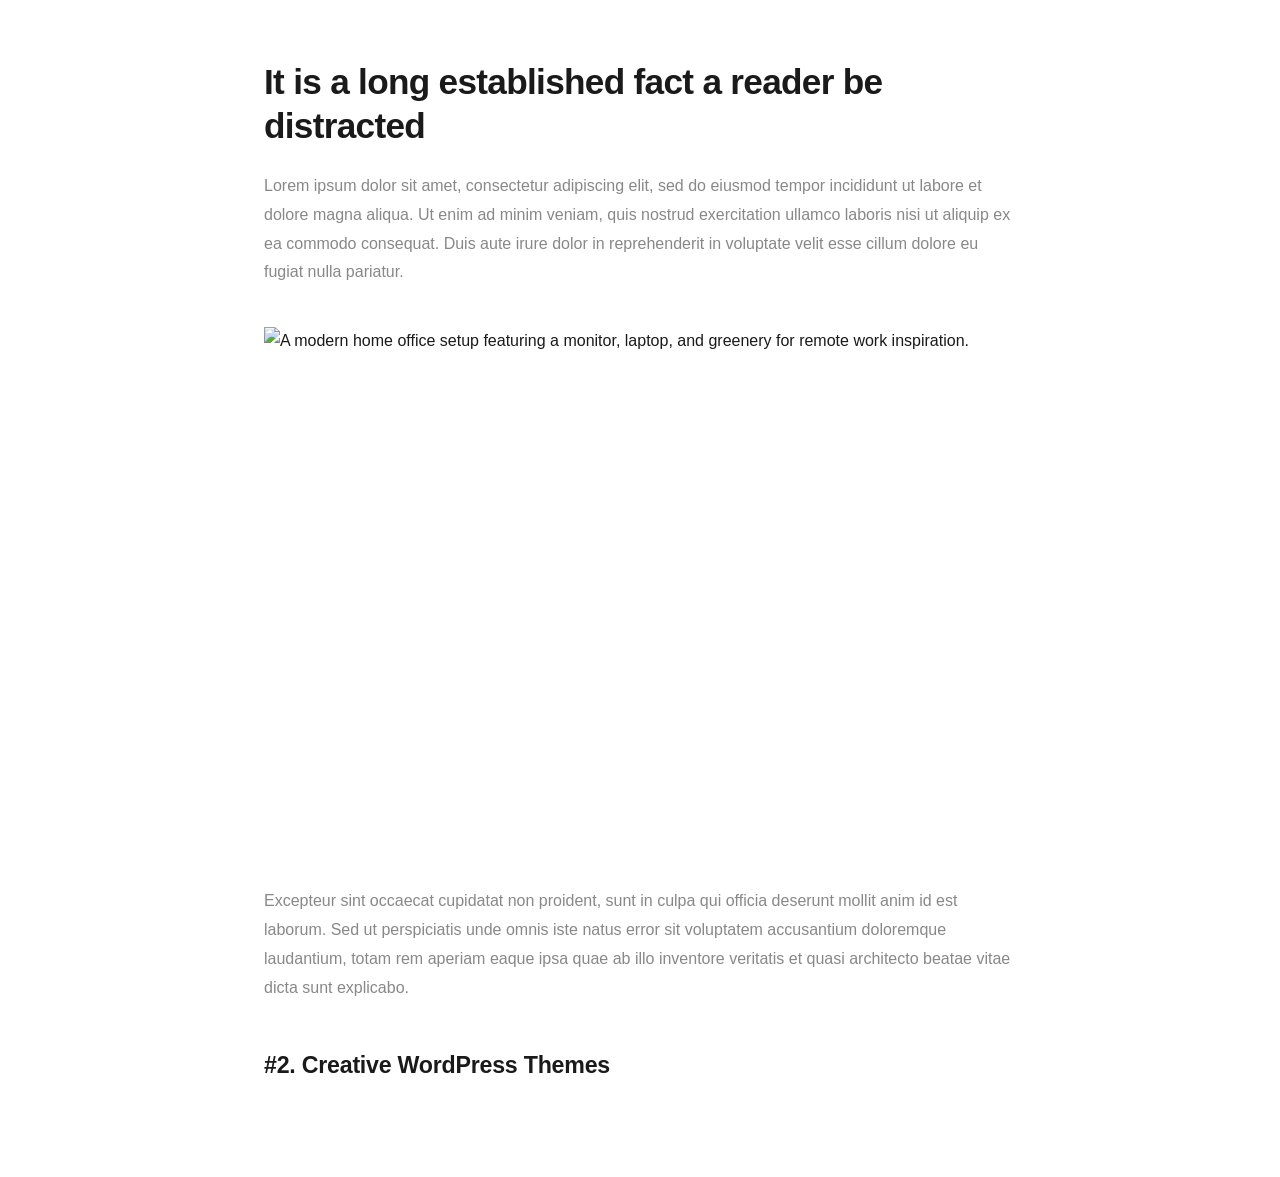
==== project pages/index2.html @ ca523000 "first commit" ====
<!doctype html>
<html lang="en">
  <head>
    <meta charset="UTF-8" />
    <meta name="viewport" content="width=device-width, initial-scale=1.0" />
    <title>Minimal Blog Post</title>
    <link rel="stylesheet" href="./style.css" />
  </head>
  <body>
    <div class="container">
      <h1>It is a long established fact a reader be distracted</h1>

      <p>
        Lorem ipsum dolor sit amet, consectetur adipiscing elit, sed do eiusmod tempor
        incididunt ut labore et dolore magna aliqua. Ut enim ad minim veniam, quis nostrud
        exercitation ullamco laboris nisi ut aliquip ex ea commodo consequat. Duis aute
        irure dolor in reprehenderit in voluptate velit esse cillum dolore eu fugiat nulla pariatur.
      </p>

      <img
        class="hero-image"
        src="https://images.pexels.com/photos/16114809/pexels-photo-16114809.jpeg?auto=compress&cs=tinysrgb&h=650&w=940"
        alt="A modern home office setup featuring a monitor, laptop, and greenery for remote work inspiration."
        width="940"
        height="650"
      />

      <p>
        Excepteur sint occaecat cupidatat non proident, sunt in culpa qui officia deserunt
        mollit anim id est laborum. Sed ut perspiciatis unde omnis iste natus error sit
        voluptatem accusantium doloremque laudantium, totam rem aperiam eaque ipsa quae ab
        illo inventore veritatis et quasi architecto beatae vitae dicta sunt explicabo.
      </p>

      <h2>#2. Creative WordPress Themes</h2>
    </div>
  </body>
</html>
---- project pages/style.css ----
*, *::before, *::after {
  box-sizing: border-box;
  margin: 0;
  padding: 0;
}

html, body {
  height: auto;
}

body {
  display: block;
  font-family: 'Helvetica Neue', Helvetica, Arial, system-ui, sans-serif;
  background-color: #ffffff;
  color: #1a1a1a;
  line-height: 1.7;
}

.container {
  max-width: 800px;
  margin: 0 auto;
  padding: 60px 24px 80px;
}

h1 {
  font-size: 2.2rem;
  font-weight: 700;
  color: #1a1a1a;
  line-height: 1.25;
  margin-bottom: 24px;
  letter-spacing: -0.02em;
}

h2 {
  font-size: 1.45rem;
  font-weight: 700;
  color: #1a1a1a;
  line-height: 1.3;
  margin-top: 48px;
  margin-bottom: 16px;
  letter-spacing: -0.01em;
}

p {
  font-size: 1rem;
  color: #888;
  line-height: 1.8;
  margin-bottom: 28px;
}

.hero-image {
  width: 100%;
  height: auto;
  display: block;
  margin: 40px 0;
  object-fit: cover;
}
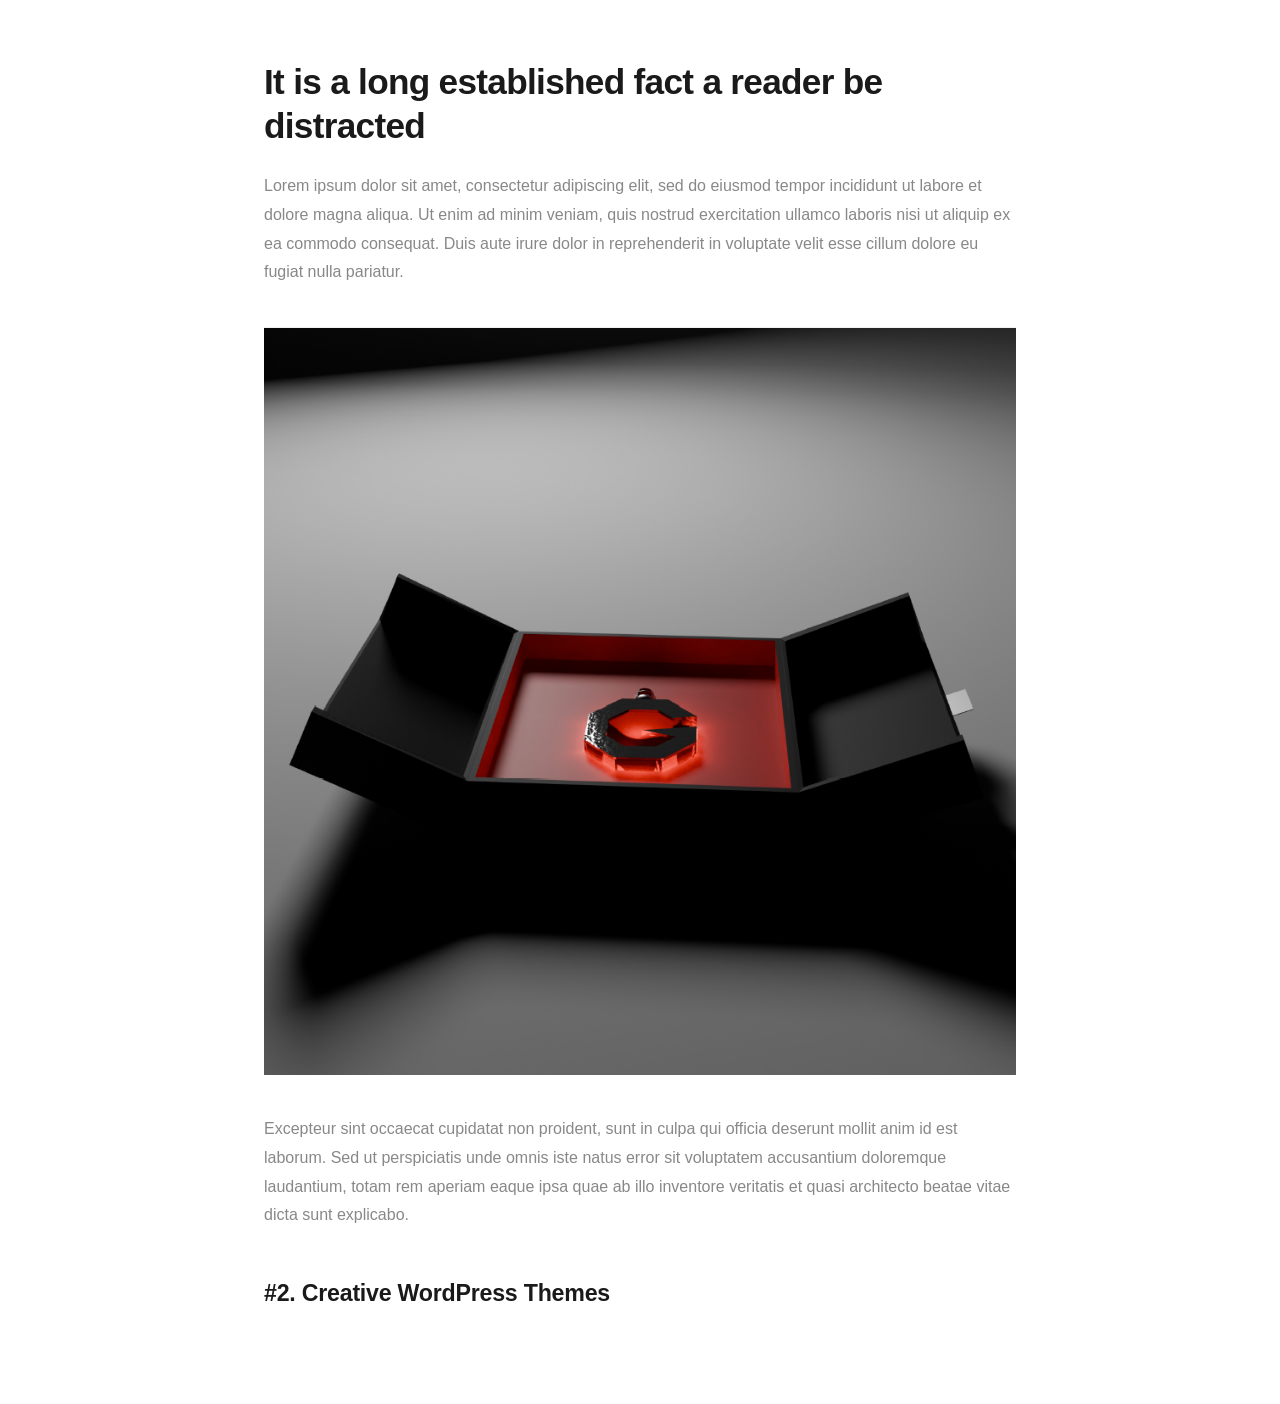
==== commit 7181b9fd: "update image sources and links in project pages for consistency" ====
--- a/project pages/index2.html
+++ b/project pages/index2.html
@@ -3,8 +3,9 @@
   <head>
     <meta charset="UTF-8" />
     <meta name="viewport" content="width=device-width, initial-scale=1.0" />
-    <title>Minimal Blog Post</title>
+    <title>Brand Identity Design</title>
     <link rel="stylesheet" href="./style.css" />
+    <a href="/index.html"></a>
   </head>
   <body>
     <div class="container">
@@ -17,13 +18,14 @@
         irure dolor in reprehenderit in voluptate velit esse cillum dolore eu fugiat nulla pariatur.
       </p>
 
-      <img
+      <a href="/index.html"><img
         class="hero-image"
-        src="https://images.pexels.com/photos/16114809/pexels-photo-16114809.jpeg?auto=compress&cs=tinysrgb&h=650&w=940"
+        src="/images/Projects/1.png"
         alt="A modern home office setup featuring a monitor, laptop, and greenery for remote work inspiration."
         width="940"
         height="650"
       />
+      </a>
 
       <p>
         Excepteur sint occaecat cupidatat non proident, sunt in culpa qui officia deserunt
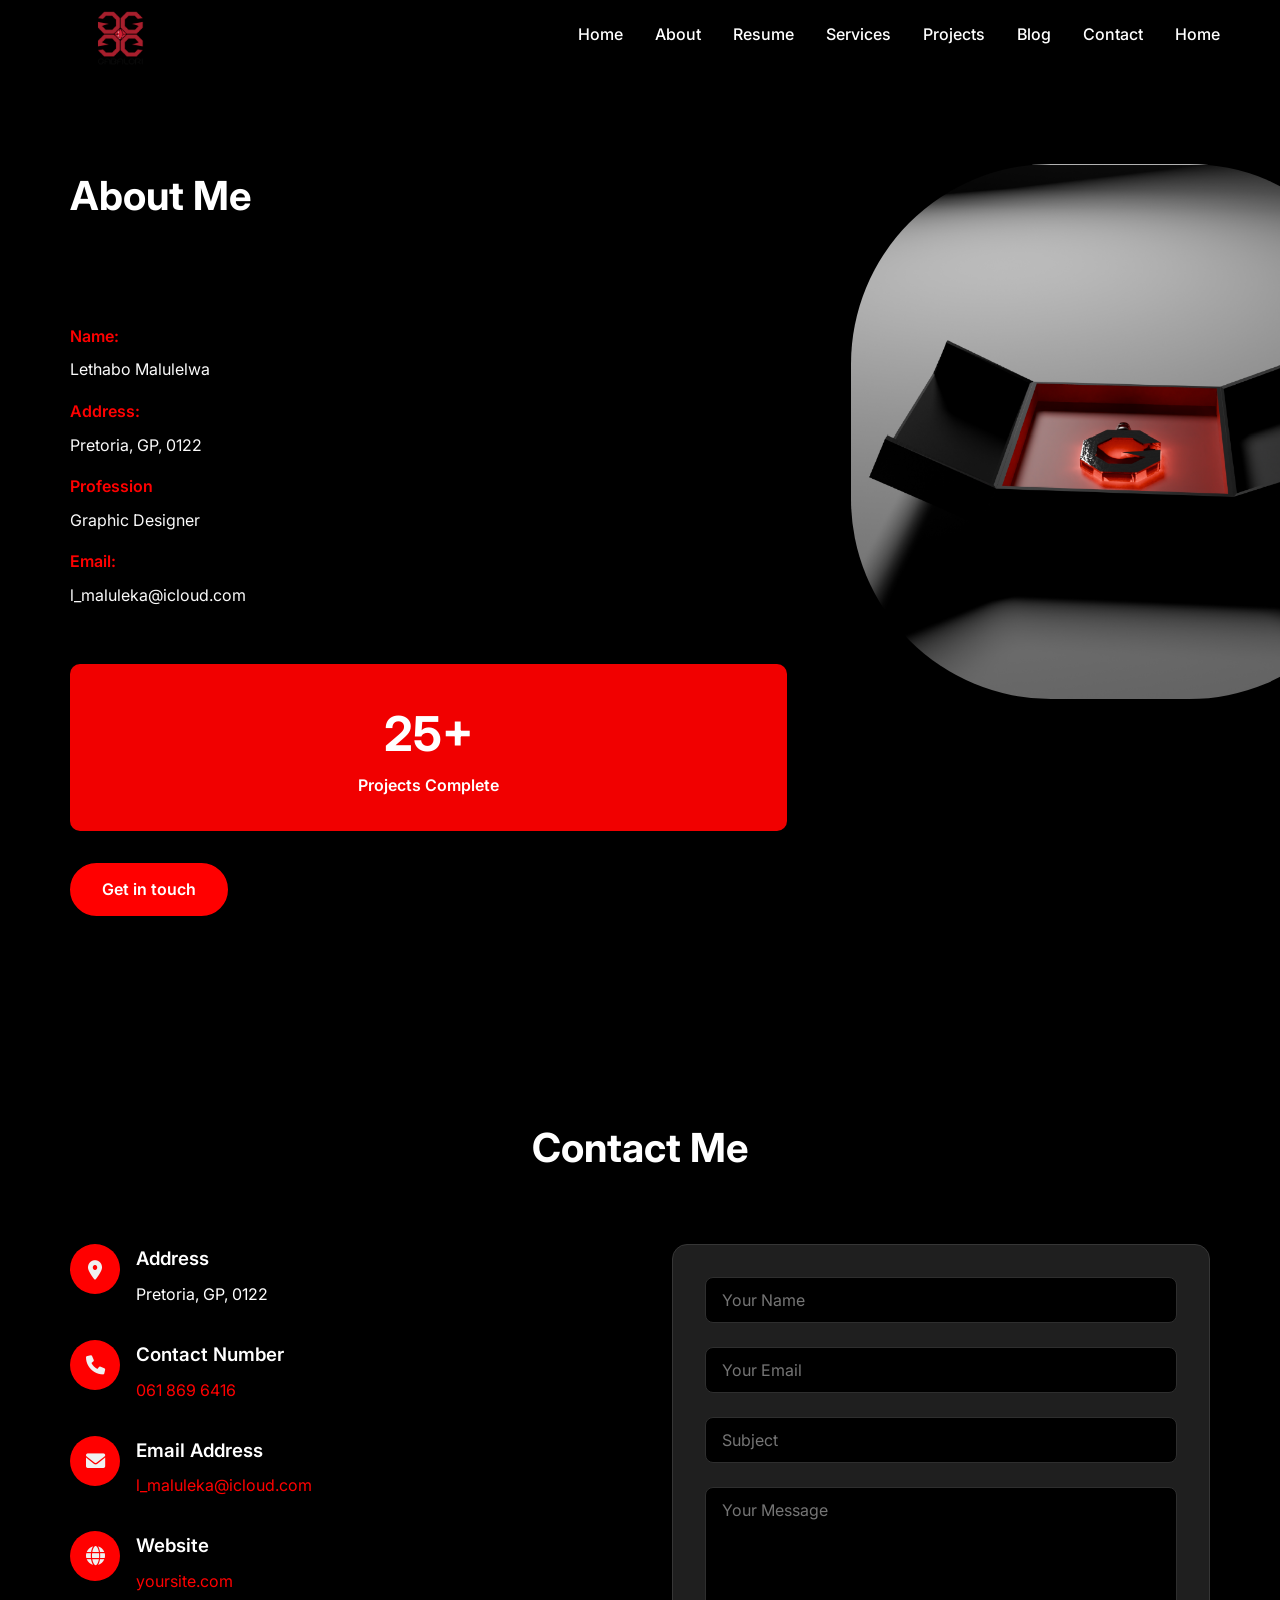
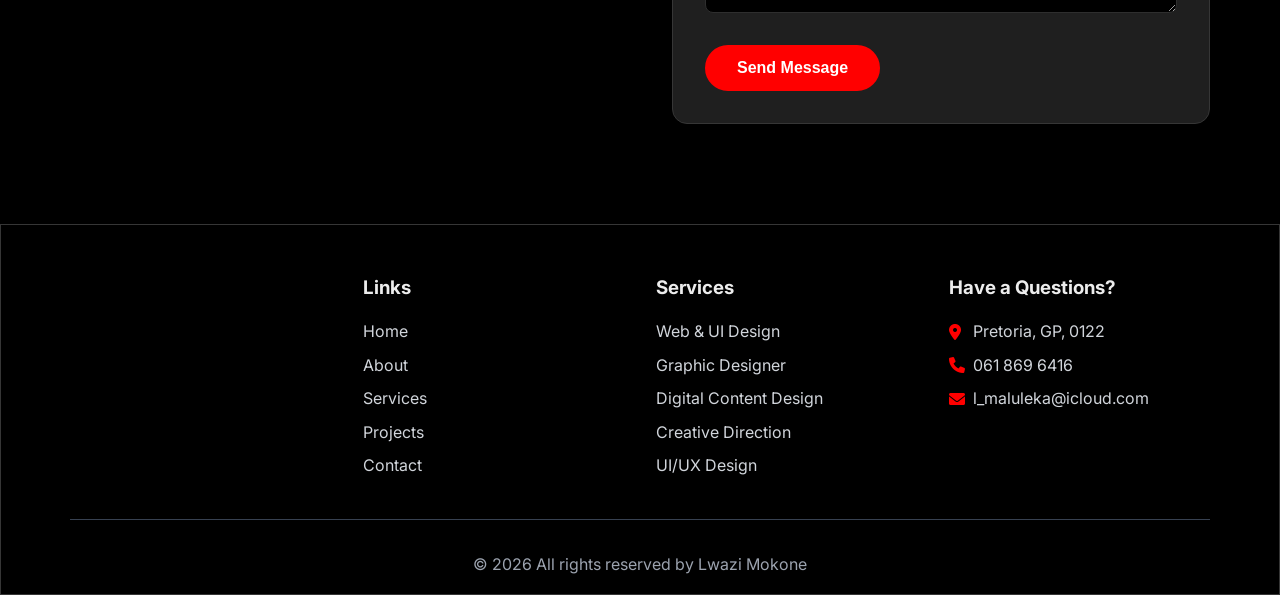
==== commit f6cd5e88: "refactor: update index2.html structure and styles, remove unused project pages, and enhance script a" ====
--- a/project pages/index2.html
+++ b/project pages/index2.html
@@ -1,40 +1,221 @@
-<!doctype html>
+<!DOCTYPE html>
 <html lang="en">
-  <head>
-    <meta charset="UTF-8" />
-    <meta name="viewport" content="width=device-width, initial-scale=1.0" />
-    <title>Brand Identity Design</title>
-    <link rel="stylesheet" href="./style.css" />
-    <a href="/index.html"></a>
-  </head>
-  <body>
-    <div class="container">
-      <h1>It is a long established fact a reader be distracted</h1>
-
-      <p>
-        Lorem ipsum dolor sit amet, consectetur adipiscing elit, sed do eiusmod tempor
-        incididunt ut labore et dolore magna aliqua. Ut enim ad minim veniam, quis nostrud
-        exercitation ullamco laboris nisi ut aliquip ex ea commodo consequat. Duis aute
-        irure dolor in reprehenderit in voluptate velit esse cillum dolore eu fugiat nulla pariatur.
-      </p>
-
-      <a href="/index.html"><img
-        class="hero-image"
-        src="/images/Projects/1.png"
-        alt="A modern home office setup featuring a monitor, laptop, and greenery for remote work inspiration."
-        width="940"
-        height="650"
-      />
-      </a>
-
-      <p>
-        Excepteur sint occaecat cupidatat non proident, sunt in culpa qui officia deserunt
-        mollit anim id est laborum. Sed ut perspiciatis unde omnis iste natus error sit
-        voluptatem accusantium doloremque laudantium, totam rem aperiam eaque ipsa quae ab
-        illo inventore veritatis et quasi architecto beatae vitae dicta sunt explicabo.
-      </p>
-
-      <h2>#2. Creative WordPress Themes</h2>
-    </div>
-  </body>
+<head>
+    <meta charset="UTF-8">
+    <meta name="viewport" content="width=device-width, initial-scale=1.0">
+    <title>Lethabo Malulelwa</title>
+    <link rel="stylesheet" href="/styles.css">
+    <link href="https://fonts.googleapis.com/css2?family=Inter:wght@300;400;500;600;700&display=swap" rel="stylesheet">
+    <link rel="stylesheet" href="https://cdnjs.cloudflare.com/ajax/libs/font-awesome/6.0.0/css/all.min.css">
+</head>
+<body>
+    <!-- Navigation -->
+    <nav class="navbar" id="navbar">
+        <div class="nav-container">
+            <div class="nav-logo">
+                <a href="#home"><img class="logo1" src="/logo/logo folio-01-Photoroom.png" alt="" srcset=""></a>
+            </div>
+            <ul class="nav-menu" id="nav-menu">
+                <li class="nav-item">
+                    <a href="#home" class="nav-link">Home</a>
+                </li>
+                <li class="nav-item">
+                    <a href="#about" class="nav-link">About</a>
+                </li>
+                <li class="nav-item">
+                    <a href="#resume" class="nav-link">Resume</a>
+                </li>
+                <li class="nav-item">
+                    <a href="#services" class="nav-link">Services</a>
+                </li>
+                <li class="nav-item">
+                    <a href="#projects" class="nav-link">Projects</a>
+                </li>
+                <li class="nav-item">
+                    <a href="#blog" class="nav-link">Blog</a>
+                </li>
+                <li class="nav-item">
+                    <a href="#contact" class="nav-link">Contact</a>
+                </li>
+
+                <li class="nav-item">
+                    <a href="/index.html" class="nav-link">Home</a>
+                </li>
+            </ul>
+            <div class="hamburger" id="hamburger">
+                
+            </div>
+        </div>
+    </nav>
+
+
+    <!-- About Section -->
+    <section id="about" class="about">
+        <div class="container">
+            <div class="section-header">
+                
+            </div>
+            <div class="about-content">
+                <div class="about-info">
+
+                    <div>
+                        <h2 class="section-title">About Me</h2>
+                
+                    </div>
+
+                    <div class="info-grid">
+                        <div class="info-item">
+                            <span class="info-label"></span>
+                            <span class="info-value"></span>
+                        </div>
+                        <div class="info-item">
+                            <span class="info-label">Name:</span>
+                            <span class="info-value">Lethabo Malulelwa</span>
+                        </div>
+                        <div class="info-item">
+                            <span class="info-label">Address:</span>
+                            <span class="info-value">Pretoria, GP, 0122</span>
+                        </div>
+                        <div class="info-item">
+                            <span class="info-label">Profession</span>
+                            <span class="info-value">Graphic Designer</span>
+                        </div>
+                        <div class="info-item">
+                            <span class="info-label">Email:</span>
+                            <span class="info-value">l_maluleka@icloud.com</span>
+                        </div>
+                        <div class="info-item">
+                            <span class="info-label"></span>
+                            <span class="info-value"></span>
+                        </div>
+                    </div>
+                    <div class="projects-completed">
+                        <div class="counter">
+                            <span class="counter-number" data-target="25">25+</span>
+                            <span class="counter-label">Projects Complete</span>
+                        </div>
+                    </div>
+                    <a href="#contact" class="btn btn-primary">Get in touch</a>
+                </div>
+                <div class="about-partners">
+                    <img class="partner-image" src="/Projects/1.png" alt="" srcset="">
+                    
+                </div>
+            </div>
+        </div>
+    </section>
+
+
+    <!-- Contact Section -->
+    <section id="contact" class="contact">
+        <div class="container">
+            <div class="section-header">
+                <h2 class="section-title">Contact Me</h2>
+                <p class="section-subtitle"></p>
+            </div>
+            <div class="contact-content">
+                <div class="contact-info">
+                    <div class="contact-item">
+                        <div class="contact-icon">
+                            <i class="fas fa-map-marker-alt"></i>
+                        </div>
+                        <div class="contact-details">
+                            <h3>Address</h3>
+                            <p>Pretoria, GP, 0122</p>
+                        </div>
+                    </div>
+                    <div class="contact-item">
+                        <div class="contact-icon">
+                            <i class="fas fa-phone"></i>
+                        </div>
+                        <div class="contact-details">
+                            <h3>Contact Number</h3>
+                            <p><a href="tel:+12352355998">061 869 6416</a></p>
+                        </div>
+                    </div>
+                    <div class="contact-item">
+                        <div class="contact-icon">
+                            <i class="fas fa-envelope"></i>
+                        </div>
+                        <div class="contact-details">
+                            <h3>Email Address</h3>
+                            <p><a href="Email">l_maluleka@icloud.com</a></p>
+                        </div>
+                    </div>
+                    <div class="contact-item">
+                        <div class="contact-icon">
+                            <i class="fas fa-globe"></i>
+                        </div>
+                        <div class="contact-details">
+                            <h3>Website</h3>
+                            <p><a href="#">yoursite.com</a></p>
+                        </div>
+                    </div>
+                </div>
+                <div class="contact-form">
+                    <form id="contact-form">
+                        <div class="form-group">
+                            <input type="text" id="name" name="name" placeholder="Your Name" required>
+                        </div>
+                        <div class="form-group">
+                            <input type="email" id="email" name="email" placeholder="Your Email" required>
+                        </div>
+                        <div class="form-group">
+                            <input type="text" id="subject" name="subject" placeholder="Subject" required>
+                        </div>
+                        <div class="form-group">
+                            <textarea id="message" name="message" placeholder="Your Message" rows="5" required></textarea>
+                        </div>
+                        <button type="submit" class="btn btn-primary">Send Message</button>
+                    </form>
+                </div>
+            </div>
+        </div>
+    </section>
+
+    <!-- Footer -->
+    <footer class="footer">
+        <div class="container">
+            <div class="footer-content">
+                <div class="footer-section">
+                    <h3></h3>
+                    <p></p>
+                </div>
+                <div class="footer-section">
+                    <h3>Links</h3>
+                    <ul>
+                        <li><a href="#home">Home</a></li>
+                        <li><a href="#about">About</a></li>
+                        <li><a href="#services">Services</a></li>
+                        <li><a href="#projects">Projects</a></li>
+                        <li><a href="#contact">Contact</a></li>
+                    </ul>
+                </div>
+                <div class="footer-section">
+                    <h3>Services</h3>
+                    <ul>
+                        <li><a href="#">Web & UI Design</a></li>
+                        <li><a href="#">Graphic Designer</a></li>
+                        <li><a href="#">Digital Content Design</a></li>
+                        <li><a href="#">Creative Direction</a></li>
+                        <li><a href="#">UI/UX Design</a></li>
+                    </ul>
+                </div>
+                <div class="footer-section">
+                    <h3>Have a Questions?</h3>
+                    <div class="footer-contact">
+                        <p><i class="fas fa-map-marker-alt"></i> Pretoria, GP, 0122</p>
+                        <p><i class="fas fa-phone"></i> <a href="cell: =2700000000">061 869 6416</a></p>
+                        <p><i class="fas fa-envelope"></i> <a href="mailto:info@yourdomain.com">l_maluleka@icloud.com</a></p>
+                    </div>
+                </div>
+            </div>
+            <div class="footer-bottom">
+                <p>&copy; 2026 All rights reserved <i class=""></i> by Lwazi Mokone</a></p>
+            </div>
+        </div>
+    </footer>
+
+    <script src="script.js"></script>
+</body>
 </html>
--- a/styles.css
+++ b/styles.css
@@ -0,0 +1,1322 @@
+/* Reset and Base Styles */
+* {
+  margin: 0;
+  padding: 0;
+  box-sizing: border-box;
+}
+
+html {
+  scroll-behavior: smooth;
+}
+
+body {
+  font-family: 'Inter', sans-serif;
+  line-height: 1.6;
+  color: #333;
+  overflow-x: hidden;
+}
+
+.container {
+  max-width: 1200px;
+  margin: 0 auto;
+  padding: 0 30px;
+}
+
+/* Navigation */
+.navbar {
+  position: fixed;
+  top: 10;
+  width: 100%;
+  background: rgba(0, 0, 0, 0.95);
+  backdrop-filter: blur(10px);
+  z-index: 1000;
+  transition: all 0.3s ease;
+  border-bottom: 1px solid rgba(0, 0, 0, 0.1);
+}
+
+.navbar.scrolled {
+  background: rgba(0, 0, 0, 0.98);
+  box-shadow: 0 2px 20px rgba(0, 0, 0, 0.1);
+}
+
+.nav-container {
+  max-width: 1200px;
+  margin: 0 auto;
+  padding: 0 20px;
+  display: flex;
+  justify-content: space-between;
+  align-items: center;
+  height: 70px;
+}
+
+.nav-logo a {
+  font-size: 1.8rem;
+  font-weight: 700;
+  color: #4f46e5;
+  text-decoration: none;
+  transition: color 0.3s ease;
+}
+
+.nav-logo a:hover {
+  color: #ff0000;
+}
+
+.nav-menu {
+  display: flex;
+  list-style: none;
+  gap: 2rem;
+}
+
+.nav-link {
+  text-decoration: none;
+  color: #ffffff;
+  font-weight: 500;
+  transition: color 0.3s ease;
+  position: relative;
+}
+
+.nav-link:hover,
+.nav-link.active {
+  color: #ff0000;
+}
+
+.nav-link::after {
+  content: '';
+  position: absolute;
+  width: 0;
+  height: 2px;
+  bottom: -5px;
+  left: 0;
+  background-color: #ff0000;
+  transition: width 0.3s ease;
+}
+
+.nav-link:hover::after,
+.nav-link.active::after {
+  width: 100%;
+}
+
+img.logo1{
+  margin-top: 20px;
+  width: 23%;
+  height: 23%;
+}
+
+.hamburger {
+  display: none;
+  flex-direction: column;
+  cursor: pointer;
+  cursor: red;
+}
+
+.bar {
+  width: 25px;
+  height: 3px;
+  background-color: #333;
+  margin: 3px 0;
+  transition: 0.3s;
+}
+
+/* Hero Section */
+.hero {
+  min-height: 100vh;
+  display: flex;
+  align-items: center;
+  background: linear-gradient(135deg, #000000 50%, #ff0202 50%);
+  color: rgb(255, 255, 255);
+  position: relative;
+  overflow: hidden;
+}
+
+.hero::before {
+  content: '';
+  position: absolute;
+  top: 0;
+  left: 0;
+  right: 0;
+  bottom: 0;
+  background: url('https/images/hero/');
+  background-size: cover;
+}
+
+.hero-container {
+  max-width: 1200px;
+  margin: 0 auto;
+  padding: 0 20px;
+  display: grid;
+  grid-template-columns: 1fr 1fr;
+  gap: 4rem;
+  align-items: center;
+  position: relative;
+  z-index: 1;
+}
+
+.hero-content {
+  animation: fadeInUp 1s ease;
+}
+
+.hero-greeting {
+  font-size: 1.2rem;
+  margin-bottom: 1rem;
+  opacity: 0.9;
+}
+
+.hero-name {
+  font-size: 3.5rem;
+  font-weight: 700;
+  margin-bottom: 1rem;
+  line-height: 1.2;
+}
+
+.hero-title {
+  font-size: 1.5rem;
+  margin-bottom: 2rem;
+  display: flex;
+  align-items: center;
+  gap: 0.5rem;
+}
+
+.typewriter {
+  color: #ff0000;
+  font-weight: 600;
+  border-right: 2px solid #ff0000;
+  animation: blink 1s infinite;
+}
+
+.hero-cta {
+  display: flex;
+  gap: 1rem;
+  flex-wrap: wrap;
+}
+
+.hero-image {
+  display: flex;
+  justify-content: center;
+  animation: fadeInRight 1s ease;
+}
+
+.image-container {
+  position: relative;
+  border-radius: 20px;
+  overflow: hidden;
+  box-shadow: 0 20px 40px rgba(0, 0, 0, 0.3);
+  transform: perspective(1000px) rotateY(-5deg);
+  transition: transform 0.3s ease;
+}
+
+.image-container:hover {
+  transform: perspective(1000px) rotateY(0deg) scale(1.05);
+}
+
+.image-container img {
+  width: 100%;
+  height: auto;
+  display: block;
+}
+
+.scroll-indicator {
+  position: absolute;
+  bottom: 2rem;
+  left: 50%;
+  transform: translateX(-50%);
+  animation: bounce 2s infinite;
+}
+
+.scroll-arrow {
+  width: 4px;
+  height: 60px;
+  background: white;
+  position: relative;
+}
+
+.scroll-arrow::after {
+  content: '';
+  position: absolute;
+  bottom: 0;
+  left: -5px;
+  width: 12px;
+  height: 12px;
+  border-right: 2px solid white;
+  border-bottom: 2px solid white;
+  transform: rotate(45deg);
+}
+
+/* Buttons */
+.btn {
+  display: inline-block;
+  padding: 12px 30px;
+  border-radius: 50px;
+  text-decoration: none;
+  font-weight: 600;
+  transition: all 0.3s ease;
+  border: 2px solid transparent;
+  cursor: pointer;
+  font-size: 1rem;
+}
+
+.btn-primary {
+  background: #ff0000;
+  color: white;
+  border-color: #ff0000;
+}
+
+.btn-primary:hover {
+  background: #ffffff;
+  border-color: #ff0000;
+  color: #ff0000;
+  transform: translateY(-2px);
+  box-shadow: 0 10px 20px rgba(255, 0, 0, 0.3);
+}
+
+.btn-outline {
+  background: transparent;
+  color: rgb(255, 0, 0);
+  border-color: rgb(255, 0, 0);
+}
+
+.btn-outline:hover {
+  background: white;
+  color: #ff0000;
+  transform: translateY(-2px);
+  box-shadow: 0 10px 20px rgba(255, 255, 255, 0.3);
+}
+
+/* Section Styles */
+section {
+  padding: 100px 0;
+}
+
+.section-header {
+  text-align: center;
+  margin-bottom: 4rem;
+}
+
+.section-title {
+  font-size: 2.5rem;
+  font-weight: 700;
+  margin-bottom: 1rem;
+  color: #ffffff;
+  position: relative;
+}
+
+.section-title::after {
+  content: '';
+  position: absolute;
+  bottom: -10px;
+  left: 50%;
+  transform: translateX(-50%);
+  width: 60px;
+  height: 3px;
+  background: #000000;
+}
+
+.section-subtitle {
+  font-size: 1.1rem;
+  color: #ffffff;
+  max-width: 600px;
+  margin: 0 auto;
+}
+
+/* About Section */
+.about {
+  background: #000000;
+}
+
+img.imd:hover{
+  transform: scale(1.1);
+  transition: transform 0.5s ease;
+}
+
+.about-content {
+  display: grid;
+  grid-template-columns: 2fr 1fr;
+  gap: 4rem;
+  align-items: start;
+}
+
+.info-grid {
+  margin-top: 10%;
+  display: grid;
+  gap: 1rem;
+  margin-bottom: 2rem;
+}
+
+.info-item {
+  display: flex;
+  flex-direction: column;
+  gap: 0.5rem;
+}
+
+.info-label {
+  font-weight: 600;
+  color: #ff0000;
+}
+
+.info-value {
+  color: #fafafa;
+}
+
+.projects-completed {
+  margin-bottom: 2rem;
+}
+
+.projects-completed:hover{
+  transform: scale(1.1);
+  transition: transform 0.5s ease;
+}
+
+.counter {
+  display: flex;
+  flex-direction: column;
+  align-items: center;
+  padding: 2rem;
+  background: rgb(241, 0, 0);
+  border-radius: 10px;
+  box-shadow: 0 5px 15px rgba(0, 0, 0, 0.1);
+}
+
+.counter-number {
+  font-size: 3rem;
+  font-weight: 700;
+  color: #ffffff;
+}
+
+.counter-label {
+  font-weight: 600;
+  color: #ffffff;
+}
+
+.about-partners:hover{
+  transform: scale(1.10);
+  transition: transform 0.6s ease;
+}
+
+.about-partners {
+  margin-top: 0rem;
+  border-radius: 400px;
+}
+
+img.partner-image{
+  border-radius: 200px;
+  width: 150%;
+}
+
+.partners-grid {
+  display: grid;
+  grid-template-columns: repeat(auto-fit, minmax(100px, 1fr));
+  gap: 1rem;
+}
+
+.partner-item {
+  display: flex;
+  align-items: center;
+  justify-content: center;
+  padding: 1rem;
+  background: white;
+  border-radius: 10px;
+  box-shadow: 0 2px 10px rgba(0, 0, 0, 0.1);
+  transition: transform 0.3s ease;
+}
+
+.partner-item:hover {
+  transform: translateY(-5px);
+}
+
+.partner-item img {
+  max-width: 100%;
+  height: auto;
+  opacity: 0.7;
+  transition: opacity 0.3s ease;
+}
+
+.partner-item:hover img {
+  opacity: 1;
+}
+
+/* Resume Section */
+
+.resume{
+  background: #ffffff;
+}
+
+#resume {
+  color: #000000;
+}
+
+.resume-tabs {
+  max-width: 800px;
+  margin: 0 auto;
+}
+
+.tab-buttons {
+  display: flex;
+  justify-content: center;
+  margin-bottom: 3rem;
+  background: #ffffff;
+  border-radius: 50px;
+  padding: 5px;
+  flex-wrap: wrap;
+  gap: 5px;
+}
+
+.tab-btn {
+  padding: 12px 24px;
+  border: none;
+  background: transparent;
+  color: #6b7280;
+  font-weight: 500;
+  border-radius: 50px;
+  cursor: pointer;
+  transition: all 0.3s ease;
+  white-space: nowrap;
+}
+
+.tab-btn.active,
+.tab-btn:hover {
+  background: #ff0000;
+  color: white;
+}
+
+.tab-content {
+  position: relative;
+}
+
+.tab-pane {
+  display: none;
+  animation: fadeIn 0.5s ease;
+}
+
+.tab-pane.active {
+  display: block;
+}
+
+.timeline {
+  position: relative;
+  padding-left: 2rem;
+}
+
+.timeline::before {
+  content: '';
+  position: absolute;
+  left: 0;
+  top: 0;
+  bottom: 0;
+  width: 2px;
+  background: #e5e7eb;
+}
+
+.timeline-item {
+  position: relative;
+  margin-bottom: 3rem;
+  padding-left: 2rem;
+}
+
+.timeline-item::before {
+  content: '';
+  position: absolute;
+  left: -2rem;
+  top: 0;
+  width: 12px;
+  height: 12px;
+  background: #ff0000;
+  border-radius: 50%;
+  transform: translateX(-50%);
+}
+
+.timeline-date {
+  color: #ec0000;
+  font-weight: 600;
+  margin-bottom: 0.5rem;
+}
+
+.timeline-content h3 {
+  font-size: 1.3rem;
+  font-weight: 600;
+  margin-bottom: 0.5rem;
+  color: #1f2937;
+}
+
+.timeline-content h4 {
+  color: #6b7280;
+  margin-bottom: 1rem;
+}
+
+.timeline-content p {
+  color: #6b7280;
+  line-height: 1.6;
+}
+
+/* Skills */
+.skills-grid {
+  display: grid;
+  grid-template-columns: 1fr 1fr;
+  gap: 3rem;
+}
+
+.skill-category h3 {
+  margin-bottom: 2rem;
+  color: #1f2937;
+}
+
+.skill-item {
+  margin-bottom: 2rem;
+}
+
+.skill-header {
+  display: flex;
+  justify-content: space-between;
+  margin-bottom: 0.5rem;
+}
+
+.skill-name {
+  font-weight: 600;
+  color: #1f2937;
+}
+
+.skill-percentage {
+  color: #ff0000;
+  font-weight: 600;
+}
+
+.skill-bar {
+  height: 8px;
+  background: #e5e7eb;
+  border-radius: 4px;
+  overflow: hidden;
+}
+
+.skill-progress {
+  height: 100%;
+  background: linear-gradient(90deg, #ff0000, #ff0000);
+  border-radius: 4px;
+  width: 0;
+  transition: width 1s ease;
+}
+
+/* Services Section */
+.services {
+  background: #000000;
+}
+
+.services-grid {
+  display: grid;
+  grid-template-columns: repeat(auto-fit, minmax(300px, 1fr));
+  gap: 2rem;
+}
+
+.service-card {
+  background: white;
+  padding: 2.5rem 2rem;
+  border-radius: 15px;
+  text-align: center;
+  box-shadow: 0 5px 15px rgba(0, 0, 0, 0.1);
+  transition: all 0.3s ease;
+  position: relative;
+  overflow: hidden;
+}
+
+.service-card::before {
+  content: '';
+  position: absolute;
+  top: 0;
+  left: -100%;
+  width: 100%;
+  height: 100%;
+  background: linear-gradient(90deg, transparent, rgba(79, 70, 229, 0.1), transparent);
+  transition: left 0.5s ease;
+}
+
+.service-card:hover{
+ transform: scale(1.05);
+  transition: transform 0.5s ease;
+  background-color: #e20303;
+  color: white;
+}
+
+
+.service-card:hover {
+  transform: translateY(-50px);
+  box-shadow: 0 20px 40px rgb(255, 255, 255);
+}
+
+.service-icon {
+  width: 80px;
+  height: 80px;
+  background: linear-gradient(135deg, #ff0000, #ff0000);
+  border-radius: 50%;
+  display: flex;
+  align-items: center;
+  justify-content: center;
+  margin: 0 auto 1.5rem;
+  transition: transform 0.3s ease;
+}
+
+.service-icon:hover{
+  background-color: #ffffff;
+  color: rgb(255, 0, 0);
+}
+
+.service-card:hover .service-icon {
+  transform: scale(1.1);
+  color: white;
+  background-color: #1100ff00;
+}
+
+.service-icon i {
+  font-size: 2rem;
+  color: white;
+}
+
+.service-icon i:hover {
+  color: white;
+  background-color: #f1f1f1;
+
+}
+
+.service-card h3 {
+  font-size: 1.3rem;
+  font-weight: 600;
+  margin-bottom: 1rem;
+  color: #1f2937;
+}
+
+.service-card:hover h3 {
+  color: white;
+}
+
+.service-card p {
+  color: #6b7280;
+  line-height: 1.6;
+}
+.service-card:hover p {
+  color: #ffffff;
+}
+
+/* Projects Section */
+.projects-grid {
+  display: grid;
+  grid-template-columns: repeat(auto-fit, minmax(350px, 1fr));
+  gap: 2rem;
+  margin-bottom: 4rem;
+}
+
+#project {
+  color: #000000;
+  margin-bottom: 4rem;
+}
+
+.project-card {
+  background: white;
+  border-radius: 15px;
+  overflow: hidden;
+  box-shadow: 0 5px 15px rgba(0, 0, 0, 0.1);
+  transition: all 0.3s ease;
+}
+
+.project-card:hover {
+  transform: translateY(-10px);
+  box-shadow: 0 20px 40px rgba(0, 0, 0, 0.15);
+}
+
+.project-image {
+  position: relative;
+  overflow: hidden;
+}
+
+.project-image img {
+  width: 100%;
+  height: 250px;
+  object-fit: cover;
+  transition: transform 0.3s ease;
+}
+
+.project-card:hover .project-image img {
+  transform: scale(1.1);
+}
+
+.project-overlay {
+  position: absolute;
+  top: 0;
+  left: 0;
+  right: 0;
+  bottom: 0;
+  background: rgba(255, 0, 0, 0.9);
+  display: flex;
+  align-items: center;
+  justify-content: center;
+  opacity: 0;
+  transition: opacity 0.3s ease;
+}
+
+.project-card:hover .project-overlay {
+  opacity: 1;
+}
+
+.project-link {
+  width: 60px;
+  height: 60px;
+  background: white;
+  border-radius: 50%;
+  display: flex;
+  align-items: center;
+  justify-content: center;
+  color: #ff0000;
+  font-size: 1.5rem;
+  text-decoration: none;
+  transition: transform 0.3s ease;
+}
+
+.project-link:hover {
+  transform: scale(1.1);
+}
+
+.project-content {
+  padding: 1.5rem;
+}
+
+.project-content h3 {
+  font-size: 1.2rem;
+  font-weight: 600;
+  margin-bottom: 0.5rem;
+  color: #1f2937;
+}
+
+.project-content p {
+  color: #6b7280;
+}
+
+/* Stats Section */
+.stats-section {
+  background: linear-gradient(135deg, #ff0000, #ff0505);
+  border-radius: 20px;
+  padding: 3rem 2rem;
+  margin-top: 4rem;
+}
+
+.stats-grid {
+  display: grid;
+  grid-template-columns: repeat(auto-fit, minmax(200px, 1fr));
+  gap: 2rem;
+}
+
+.stat-item {
+  text-align: center;
+  color: white;
+}
+
+.stat-number {
+  font-size: 3rem;
+  font-weight: 700;
+  display: block;
+  margin-bottom: 0.5rem;
+}
+
+.stat-label {
+  font-size: 1.1rem;
+  opacity: 0.9;
+}
+
+/* Blog Section */
+.blog {
+  background: #f9fafb;
+}
+
+.blog-grid {
+  display: grid;
+  grid-template-columns: repeat(auto-fit, minmax(350px, 1fr));
+  gap: 2rem;
+}
+
+.blog-card {
+  background: white;
+  border-radius: 15px;
+  overflow: hidden;
+  box-shadow: 0 5px 15px rgba(0, 0, 0, 0.1);
+  transition: all 0.3s ease;
+}
+
+.blog-card:hover {
+  transform: translateY(-10px);
+  box-shadow: 0 20px 40px rgba(0, 0, 0, 0.15);
+}
+
+.blog-image img {
+  width: 100%;
+  height: 200px;
+  object-fit: cover;
+}
+
+.blog-content {
+  padding: 1.5rem;
+}
+
+.blog-meta {
+  display: flex;
+  gap: 1rem;
+  margin-bottom: 1rem;
+  font-size: 0.9rem;
+  color: #6b7280;
+}
+
+.blog-content h3 {
+  margin-bottom: 1rem;
+}
+
+.blog-content h3 a {
+  color: #1f2937;
+  text-decoration: none;
+  font-weight: 600;
+  transition: color 0.3s ease;
+}
+
+.blog-content h3 a:hover {
+  color: #4f46e5;
+}
+
+.blog-content p {
+  color: #6b7280;
+  line-height: 1.6;
+}
+
+/* CTA Section */
+.cta-section {
+  background: linear-gradient(135deg, #1f2937, #374151);
+  color: white;
+  text-align: center;
+}
+
+.cta-content h2 {
+  font-size: 2.5rem;
+  font-weight: 700;
+  margin-bottom: 1rem;
+}
+
+.cta-content p {
+  font-size: 1.1rem;
+  margin-bottom: 2rem;
+  opacity: 0.9;
+}
+
+/* Contact Section */
+#contact {
+  background: #000000;
+}
+.contact-content {
+  display: grid;
+  grid-template-columns: 1fr 1fr;
+  gap: 4rem;
+}
+
+.contact-item {
+  display: flex;
+  gap: 1rem;
+  margin-bottom: 2rem;
+}
+
+.contact-icon {
+  width: 50px;
+  height: 50px;
+  background: #ff0000;
+  border-radius: 50%;
+  display: flex;
+  align-items: center;
+  justify-content: center;
+  color: rgb(240, 240, 240);
+  font-size: 1.2rem;
+  flex-shrink: 0;
+}
+
+.contact-details h3 {
+  font-weight: 600;
+  margin-bottom: 0.5rem;
+  color: #ffffff;
+}
+
+.contact-details p {
+  color: #ffffff;
+}
+
+.contact-details a {
+  color: #ff0000;
+  text-decoration: none;
+  transition: color 0.3s ease;
+}
+
+.contact-details a:hover {
+  color: #ffffff;
+}
+
+/* Contact Form */
+.contact-form {
+  background: #1f1f1f;
+  border: 1px solid #363636;
+  padding: 2rem;
+  border-radius: 15px;
+}
+
+.form-group {
+  margin-bottom: 1.5rem;
+}
+
+.form-group input,
+.form-group textarea {
+  width: 100%;
+  padding: 12px 16px;
+  border: 2px solid #000000;
+  background-color: #000000;
+  border: 1px solid #2e2e2e;
+  border-radius: 8px;
+  font-size: 1rem;
+  transition: border-color 0.3s ease;
+  font-family: inherit;
+}
+
+textarea.form-group input,.form-group textarea:hover{
+  min-height: 120px;
+  background-color: #d1d5db;
+  color: #000000;
+}
+
+.form-group input:focus,
+.form-group textarea:focus {
+  outline: none;
+  border-color: #313131;
+}
+
+.form-group textarea {
+  resize: vertical;
+  min-height: 120px;
+}
+
+/* Footer */
+
+.footer {
+  background: #000000;
+  color: white;
+  padding: 3rem 0 1rem;
+  border: 1px solid #363636;
+}
+
+.footer-content {
+  display: grid;
+  grid-template-columns: repeat(auto-fit, minmax(250px, 1fr));
+  gap: 2rem;
+  margin-bottom: 2rem;
+}
+
+.footer-section h3 {
+  margin-bottom: 1rem;
+  color: #ececec;
+}
+
+.footer-section p {
+  color: #d1d5db;
+  line-height: 1.6;
+}
+
+.footer-section ul {
+  list-style: none;
+}
+
+.footer-section ul li {
+  margin-bottom: 0.5rem;
+}
+
+.footer-section ul li a {
+  color: #d1d5db;
+  text-decoration: none;
+  transition: color 0.3s ease;
+}
+
+.footer-section ul li a:hover {
+  color: #ff0000;
+}
+
+.footer-contact p {
+  display: flex;
+  align-items: center;
+  gap: 0.5rem;
+  margin-bottom: 0.5rem;
+  color: #d1d5db;
+}
+
+.footer-contact i {
+  color: #ff0000;
+  width: 16px;
+}
+
+.footer-contact a {
+  color: #d1d5db;
+  text-decoration: none;
+  transition: color 0.3s ease;
+}
+
+.footer-contact a:hover {
+  color: #ffffff;
+}
+
+.footer-bottom {
+  text-align: center;
+  padding-top: 2rem;
+  border-top: 1px solid #374151;
+  color: #9ca3af;
+}
+
+.footer-bottom a {
+  color: #ff0000;
+  text-decoration: none;
+}
+
+.footer-bottom i {
+  color: #ef4444;
+}
+
+/* Animations */
+@keyframes fadeIn {
+  from {
+    opacity: 0;
+  }
+  to {
+    opacity: 1;
+  }
+}
+
+@keyframes fadeInUp {
+  from {
+    opacity: 0;
+    transform: translateY(30px);
+  }
+  to {
+    opacity: 1;
+    transform: translateY(0);
+  }
+}
+
+@keyframes fadeInRight {
+  from {
+    opacity: 0;
+    transform: translateX(30px);
+  }
+  to {
+    opacity: 1;
+    transform: translateX(0);
+  }
+}
+
+@keyframes bounce {
+  0%, 20%, 50%, 80%, 100% {
+    transform: translateY(0) translateX(-50%);
+  }
+  40% {
+    transform: translateY(-10px) translateX(-50%);
+  }
+  60% {
+    transform: translateY(-5px) translateX(-50%);
+  }
+}
+
+@keyframes blink {
+  0%, 50% {
+    opacity: 1;
+  }
+  51%, 100% {
+    opacity: 0;
+  }
+}
+
+/* Responsive Design */
+@media (max-width: 768px) {
+  .hamburger {
+    display: flex;
+  }
+
+  .nav-menu {
+    position: fixed;
+    left: -100%;
+    top: 70px;
+    flex-direction: column;
+    background-color: rgba(255, 255, 255, 0.98);
+    width: 100%;
+    text-align: center;
+    transition: 0.3s;
+    box-shadow: 0 10px 27px rgba(0, 0, 0, 0.05);
+    padding: 2rem 0;
+    gap: 1rem;
+  }
+
+  .nav-menu.active {
+    left: 0;
+  }
+
+  .hamburger.active .bar:nth-child(2) {
+    opacity: 0;
+  }
+
+  .hamburger.active .bar:nth-child(1) {
+    transform: translateY(8px) rotate(45deg);
+  }
+
+  .hamburger.active .bar:nth-child(3) {
+    transform: translateY(-8px) rotate(-45deg);
+  }
+
+  .hero-container {
+    grid-template-columns: 1fr;
+    text-align: center;
+    gap: 2rem;
+  }
+
+  .hero-name {
+    font-size: 2.5rem;
+  }
+
+  .hero-cta {
+    justify-content: center;
+  }
+
+  .about-content {
+    grid-template-columns: 1fr;
+    gap: 2rem;
+  }
+
+  .info-grid {
+    grid-template-columns: 1fr;
+  }
+
+  .tab-buttons {
+    flex-direction: column;
+    border-radius: 15px;
+  }
+
+  .tab-btn {
+    border-radius: 10px;
+  }
+
+  .skills-grid {
+    grid-template-columns: 1fr;
+  }
+
+  .services-grid {
+    grid-template-columns: 1fr;
+  }
+
+  .projects-grid {
+    grid-template-columns: 1fr;
+  }
+
+  .stats-grid {
+    grid-template-columns: repeat(2, 1fr);
+  }
+
+  .blog-grid {
+    grid-template-columns: 1fr;
+  }
+
+  .contact-content {
+    grid-template-columns: 1fr;
+    gap: 2rem;
+  }
+
+  .footer-content {
+    grid-template-columns: 1fr;
+    text-align: center;
+  }
+
+  .section-title {
+    font-size: 2rem;
+  }
+
+  .cta-content h2 {
+    font-size: 2rem;
+  }
+}
+
+@media (max-width: 480px) {
+  .container {
+    padding: 0 15px;
+  }
+
+  .hero-name {
+    font-size: 2rem;
+  }
+
+  .hero-title {
+    font-size: 1.2rem;
+  }
+
+  .btn {
+    padding: 10px 20px;
+    font-size: 0.9rem;
+  }
+
+  .stats-grid {
+    grid-template-columns: 1fr;
+  }
+
+  .stat-number {
+    font-size: 2.5rem;
+  }
+
+  .projects-grid,
+  .services-grid,
+  .blog-grid {
+    grid-template-columns: 1fr;
+  }
+
+  .service-card,
+  .project-card,
+  .blog-card {
+    margin: 0 10px;
+  }
+}
+
+/* Utility Classes */
+.text-center {
+  text-align: center;
+}
+
+.mb-1 { margin-bottom: 0.25rem; }
+.mb-2 { margin-bottom: 0.5rem; }
+.mb-3 { margin-bottom: 1rem; }
+.mb-4 { margin-bottom: 1.5rem; }
+.mb-5 { margin-bottom: 3rem; }
+
+.mt-1 { margin-top: 0.25rem; }
+.mt-2 { margin-top: 0.5rem; }
+.mt-3 { margin-top: 1rem; }
+.mt-4 { margin-top: 1.5rem; }
+.mt-5 { margin-top: 3rem; }
+
+/* Scroll animations */
+.fade-in {
+  opacity: 0;
+  transform: translateY(30px);
+  transition: all 0.6s ease;
+}
+
+.fade-in.visible {
+  opacity: 1;
+  transform: translateY(0);
+}
+
+.slide-in-left {
+  opacity: 0;
+  transform: translateX(-30px);
+  transition: all 0.6s ease;
+}
+
+.slide-in-left.visible {
+  opacity: 1;
+  transform: translateX(0);
+}
+
+.slide-in-right {
+  opacity: 0;
+  transform: translateX(30px);
+  transition: all 0.6s ease;
+}
+
+.slide-in-right.visible {
+  opacity: 1;
+  transform: translateX(0);
+}
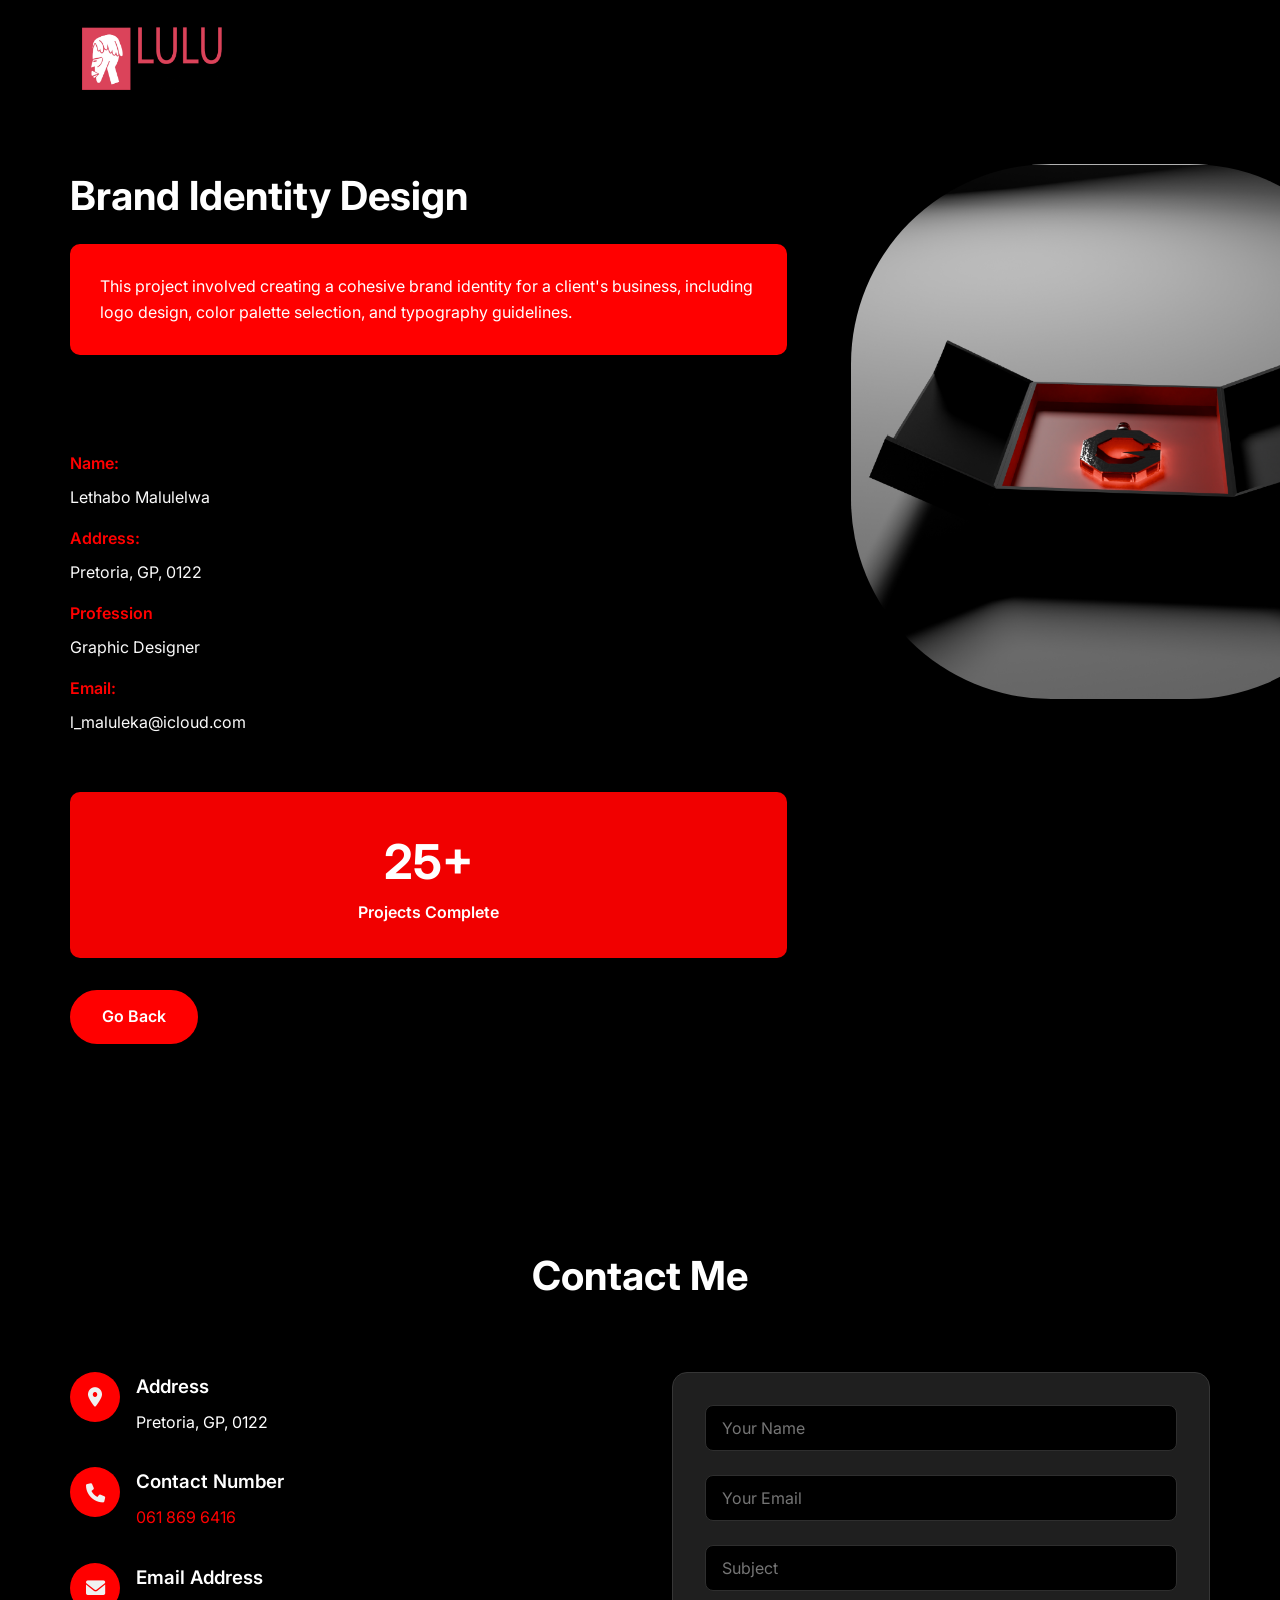
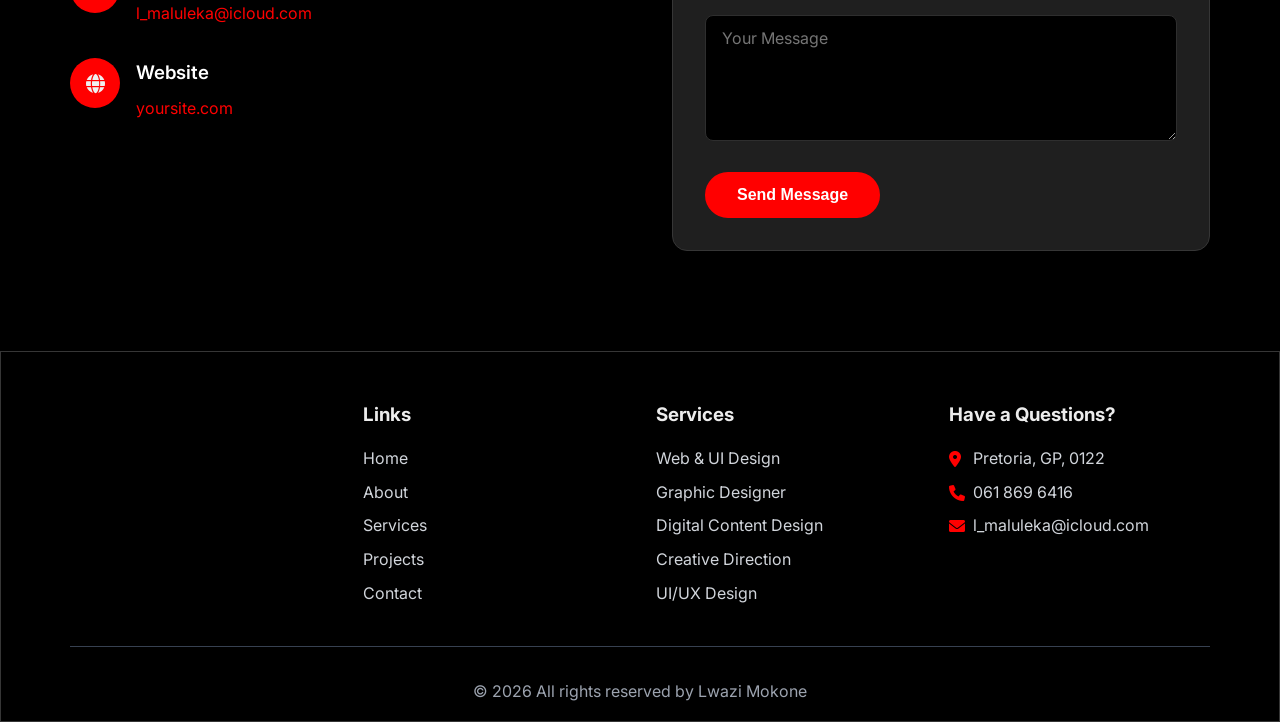
==== commit 4ef482c3: "Refactor code structure for improved readability and maintainability" ====
--- a/project pages/index2.html
+++ b/project pages/index2.html
@@ -13,33 +13,33 @@
     <nav class="navbar" id="navbar">
         <div class="nav-container">
             <div class="nav-logo">
-                <a href="#home"><img class="logo1" src="/logo/logo folio-01-Photoroom.png" alt="" srcset=""></a>
+                <a href="#home"><img class="logo1" id="que" src="/logo/6.png" alt="" srcset=""></a>
             </div>
             <ul class="nav-menu" id="nav-menu">
                 <li class="nav-item">
-                    <a href="#home" class="nav-link">Home</a>
-                </li>
-                <li class="nav-item">
-                    <a href="#about" class="nav-link">About</a>
-                </li>
-                <li class="nav-item">
-                    <a href="#resume" class="nav-link">Resume</a>
-                </li>
-                <li class="nav-item">
-                    <a href="#services" class="nav-link">Services</a>
-                </li>
-                <li class="nav-item">
-                    <a href="#projects" class="nav-link">Projects</a>
-                </li>
-                <li class="nav-item">
-                    <a href="#blog" class="nav-link">Blog</a>
-                </li>
-                <li class="nav-item">
-                    <a href="#contact" class="nav-link">Contact</a>
-                </li>
-
-                <li class="nav-item">
-                    <a href="/index.html" class="nav-link">Home</a>
+                    <a href="#home" class="nav-link"></a>
+                </li>
+                <li class="nav-item">
+                    <a href="#about" class="nav-link"></a>
+                </li>
+                <li class="nav-item">
+                    <a href="#resume" class="nav-link"></a>
+                </li>
+                <li class="nav-item">
+                    <a href="#services" class="nav-link"></a>
+                </li>
+                <li class="nav-item">
+                    <a href="#projects" class="nav-link"></a>
+                </li>
+                <li class="nav-item">
+                    <a href="#blog" class="nav-link"></a>
+                </li>
+                <li class="nav-item">
+                    <a href="#contact" class="nav-link"></a>
+                </li>
+
+                <li class="nav-item">
+                    
                 </li>
             </ul>
             <div class="hamburger" id="hamburger">
@@ -59,7 +59,8 @@
                 <div class="about-info">
 
                     <div>
-                        <h2 class="section-title">About Me</h2>
+                        <h2 class="section-title">Brand Identity Design</h2>
+                        <p class="corny">This project involved creating a cohesive brand identity for a client's business, including logo design, color palette selection, and typography guidelines.</p>
                 
                     </div>
 
@@ -95,7 +96,7 @@
                             <span class="counter-label">Projects Complete</span>
                         </div>
                     </div>
-                    <a href="#contact" class="btn btn-primary">Get in touch</a>
+                    <a href="/index.html" class="btn btn-primary"> Go Back</a>
                 </div>
                 <div class="about-partners">
                     <img class="partner-image" src="/Projects/1.png" alt="" srcset="">
--- a/styles.css
+++ b/styles.css
@@ -39,6 +39,27 @@
   box-shadow: 0 2px 20px rgba(0, 0, 0, 0.1);
 }
 
+#home {
+  color: #ffffff;
+background-color: red;
+border: 10px solid red;
+
+}
+
+p.corny{
+  color: #ffffff;
+  background-color: red;
+  border: 10px solid red;
+  padding: 20px;
+  border-radius: 10px;
+  font-size: medium;
+}
+
+p.corny:hover{
+  transform: scale(1.2);
+  transition: transform 0.5s ease;
+}
+
 .nav-container {
   max-width: 1200px;
   margin: 0 auto;
@@ -97,9 +118,15 @@
 }
 
 img.logo1{
-  margin-top: 20px;
-  width: 23%;
-  height: 23%;
+  margin-top: 60px;
+  width: 25%;
+  height: 25%;
+}
+
+#que{
+  margin-top: 60px;
+  width: 20%;
+  height: 20%;
 }
 
 .hamburger {
@@ -396,6 +423,13 @@
   border-radius: 400px;
 }
 
+#partner-image-3{
+  margin: auto;
+  border-radius: 200px;
+  width: 150%;
+  height: 500PX;
+}
+
 img.partner-image{
   border-radius: 200px;
   width: 150%;
@@ -913,6 +947,13 @@
   margin-bottom: 2rem;
 }
 
+.contact-item:hover {
+  transform: translateY(-5px);
+  box-shadow: 0 10px 20px rgba(255, 0, 0, 0.3);
+  transition: all 0.3s ease;
+  transform: scale(1.2);
+}
+
 .contact-icon {
   width: 50px;
   height: 50px;
@@ -924,6 +965,13 @@
   color: rgb(240, 240, 240);
   font-size: 1.2rem;
   flex-shrink: 0;
+}
+
+.contact-icon:hover {
+  background-color: #ffffff;
+  color: rgb(255, 0, 0);
+  transform: scale(1.5);
+  transition: all 0.3s ease;
 }
 
 .contact-details h3 {
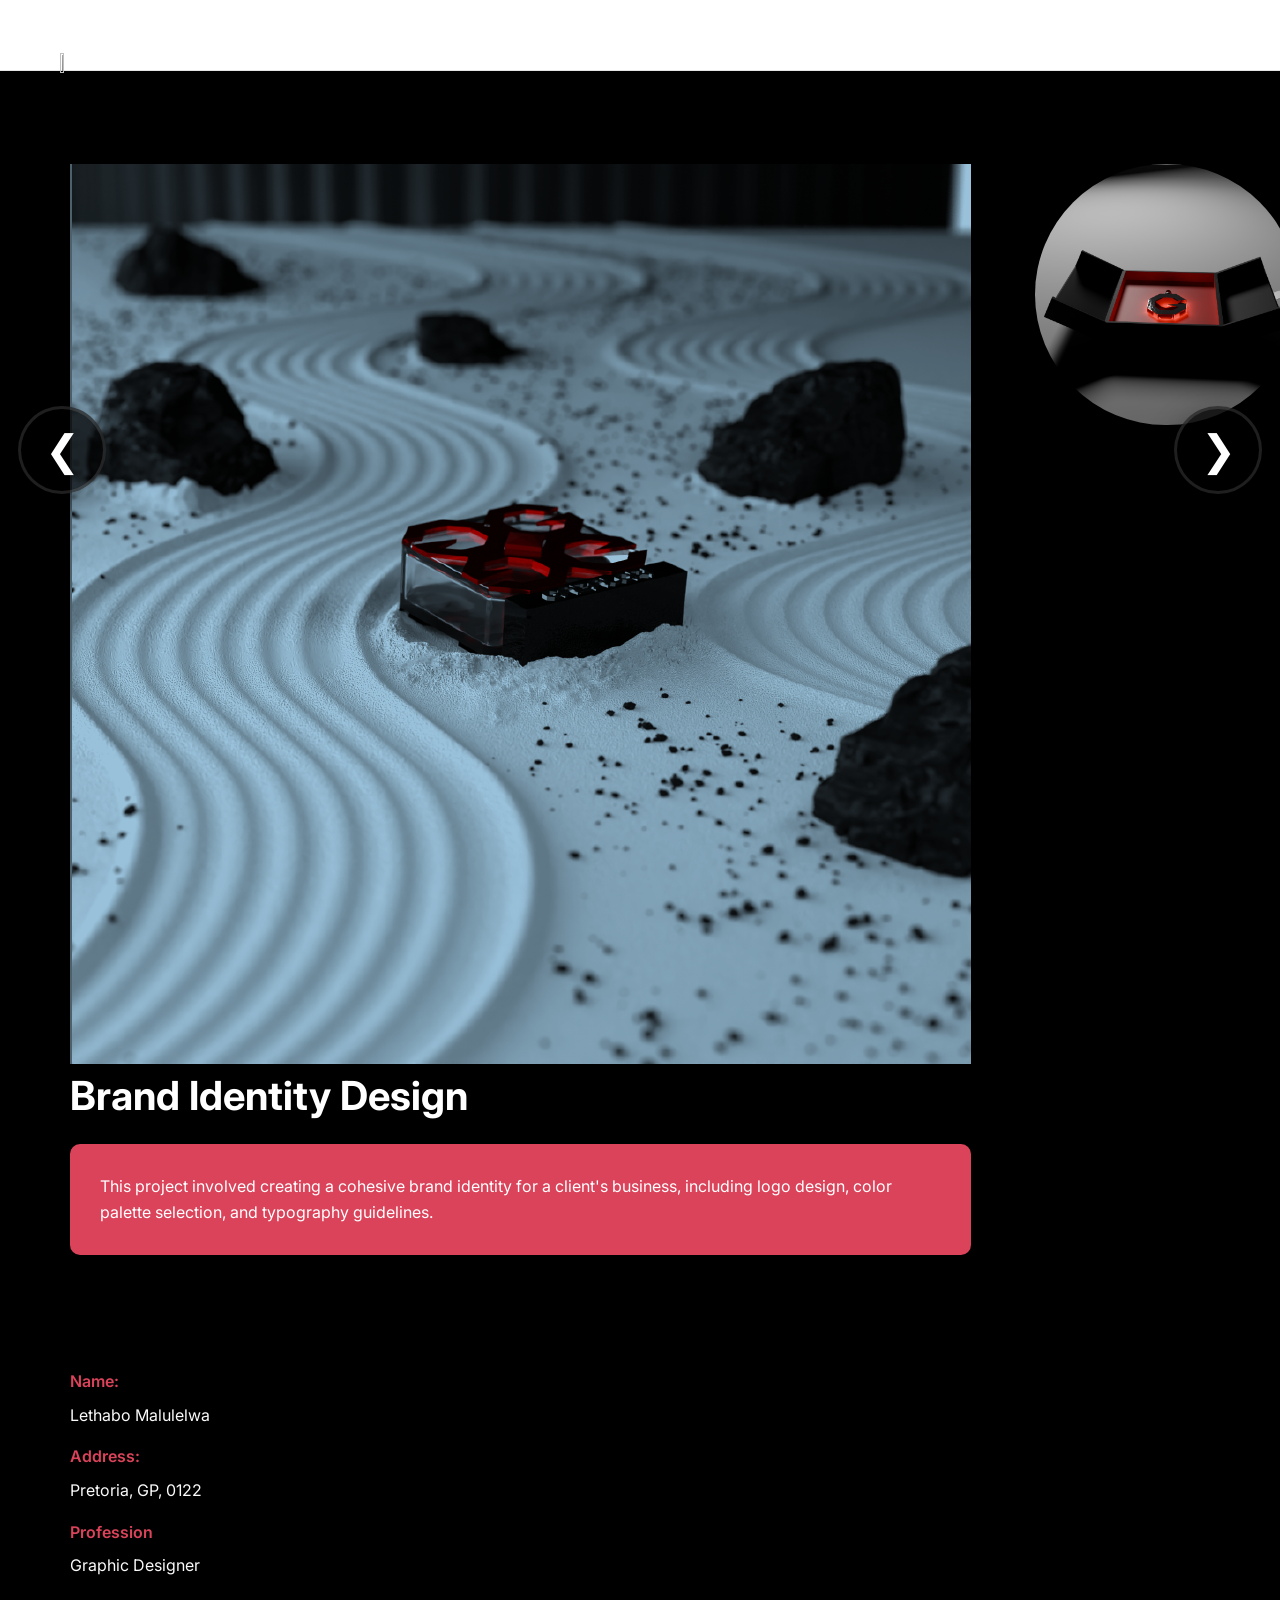
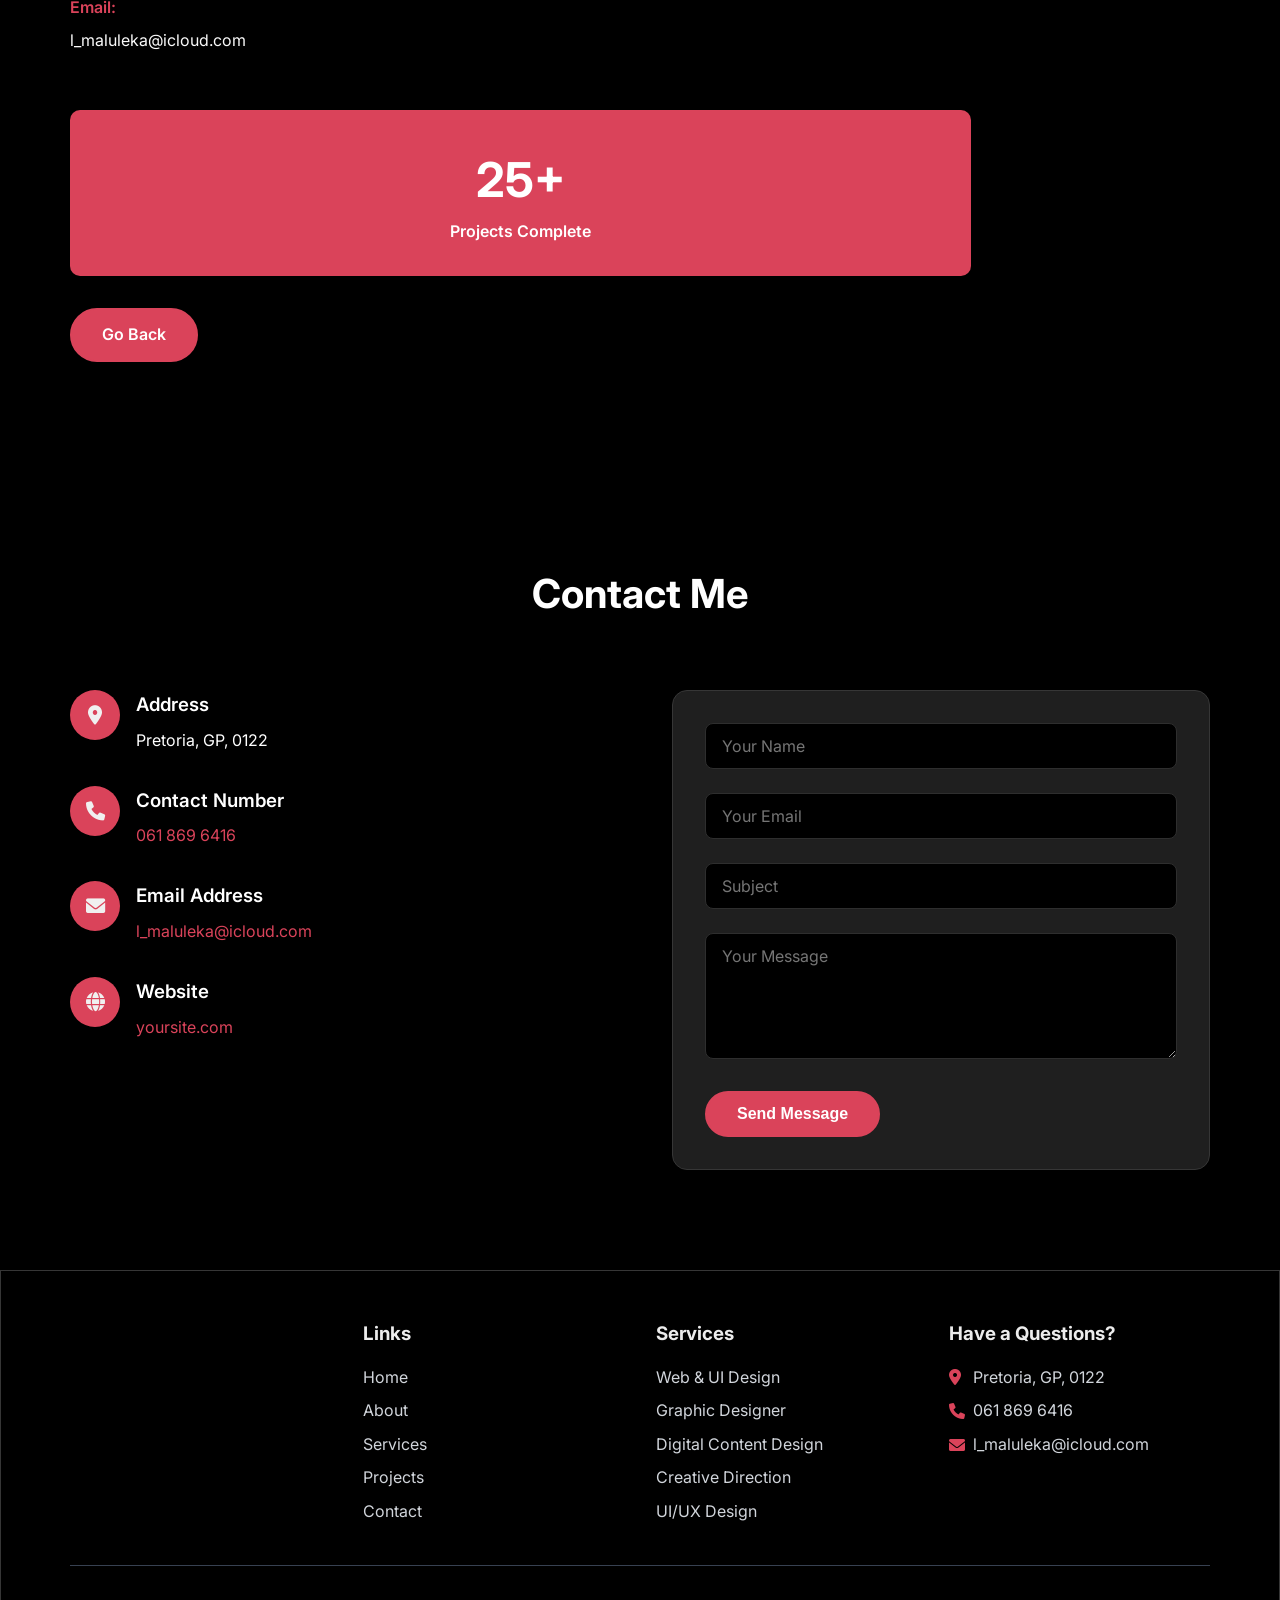
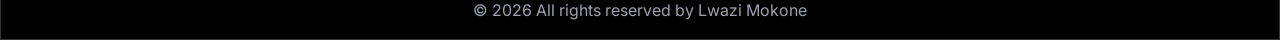
==== commit d952072d: "Add carousel functionality with navigation and dot indicators - Implemented a JavaScript carousel th" ====
--- a/project pages/index2.html
+++ b/project pages/index2.html
@@ -58,6 +58,26 @@
             <div class="about-content">
                 <div class="about-info">
 
+<div class="carousel">
+    <div class="carousel-inner">
+        <img class="carousel-item active" src="/Projects/15.png" alt="Project 1">
+        <img class="carousel-item" src="/Projects/15.png" alt="Project 2">
+        <img class="carousel-item" src="/Projects/16.png" alt="Project 3">
+        <img class="carousel-item" src="/Projects/17.png" alt="Project 4">
+       
+    </div>
+
+
+    
+    <button class="carousel-prev" type="button">❮</button>
+    <button class="carousel-next" type="button">❯</button>
+
+   
+    <div class="carousel-dots"></div>
+</div>
+
+
+
                     <div>
                         <h2 class="section-title">Brand Identity Design</h2>
                         <p class="corny">This project involved creating a cohesive brand identity for a client's business, including logo design, color palette selection, and typography guidelines.</p>
--- a/styles.css
+++ b/styles.css
@@ -27,7 +27,7 @@
   position: fixed;
   top: 10;
   width: 100%;
-  background: rgba(0, 0, 0, 0.95);
+  background: #ffffff;
   backdrop-filter: blur(10px);
   z-index: 1000;
   transition: all 0.3s ease;
@@ -41,15 +41,15 @@
 
 #home {
   color: #ffffff;
-background-color: red;
-border: 10px solid red;
+background-color: #DA435A;
+border: 10px solid #DA435A;
 
 }
 
 p.corny{
   color: #ffffff;
-  background-color: red;
-  border: 10px solid red;
+  background-color: #DA435A;
+  border: 10px solid #DA435A;
   padding: 20px;
   border-radius: 10px;
   font-size: medium;
@@ -79,7 +79,7 @@
 }
 
 .nav-logo a:hover {
-  color: #ff0000;
+  color:#DA435A;
 }
 
 .nav-menu {
@@ -90,7 +90,7 @@
 
 .nav-link {
   text-decoration: none;
-  color: #ffffff;
+  color: #DA435A;
   font-weight: 500;
   transition: color 0.3s ease;
   position: relative;
@@ -98,7 +98,7 @@
 
 .nav-link:hover,
 .nav-link.active {
-  color: #ff0000;
+  color: #DA435A;
 }
 
 .nav-link::after {
@@ -108,7 +108,7 @@
   height: 2px;
   bottom: -5px;
   left: 0;
-  background-color: #ff0000;
+  background-color: #DA435A;
   transition: width 0.3s ease;
 }
 
@@ -118,7 +118,7 @@
 }
 
 img.logo1{
-  margin-top: 60px;
+  margin-bottom: 3px;
   width: 25%;
   height: 25%;
 }
@@ -133,7 +133,7 @@
   display: none;
   flex-direction: column;
   cursor: pointer;
-  cursor: red;
+  cursor: #DA435A;
 }
 
 .bar {
@@ -149,7 +149,7 @@
   min-height: 100vh;
   display: flex;
   align-items: center;
-  background: linear-gradient(135deg, #000000 50%, #ff0202 50%);
+  background: linear-gradient(135deg, #000000 50%, #DA435A 50%);
   color: rgb(255, 255, 255);
   position: relative;
   overflow: hidden;
@@ -204,9 +204,9 @@
 }
 
 .typewriter {
-  color: #ff0000;
+  color: #DA435A;
   font-weight: 600;
-  border-right: 2px solid #ff0000;
+  border-right: 2px solid #DA435A;
   animation: blink 1s infinite;
 }
 
@@ -282,30 +282,30 @@
 }
 
 .btn-primary {
-  background: #ff0000;
+  background: #DA435A;
   color: white;
-  border-color: #ff0000;
+  border-color: #DA435A;
 }
 
 .btn-primary:hover {
   background: #ffffff;
-  border-color: #ff0000;
-  color: #ff0000;
+  border-color: #DA435A;
+  color: #DA435A;
   transform: translateY(-2px);
-  box-shadow: 0 10px 20px rgba(255, 0, 0, 0.3);
+  box-shadow: 0 10px 20px rgba(218, 67, 90, 0.3);
 }
 
 .btn-outline {
   background: transparent;
-  color: rgb(255, 0, 0);
-  border-color: rgb(255, 0, 0);
+  color: #DA435A;
+  border-color: #DA435A;
 }
 
 .btn-outline:hover {
   background: white;
-  color: #ff0000;
+  color: #DA435A;
   transform: translateY(-2px);
-  box-shadow: 0 10px 20px rgba(255, 255, 255, 0.3);
+  box-shadow: 0 10px 20px rgba(218, 67, 90, 0.3);
 }
 
 /* Section Styles */
@@ -345,6 +345,9 @@
 }
 
 /* About Section */
+
+
+
 .about {
   background: #000000;
 }
@@ -376,7 +379,7 @@
 
 .info-label {
   font-weight: 600;
-  color: #ff0000;
+  color: #DA435A;
 }
 
 .info-value {
@@ -397,7 +400,7 @@
   flex-direction: column;
   align-items: center;
   padding: 2rem;
-  background: rgb(241, 0, 0);
+  background: #DA435A;
   border-radius: 10px;
   box-shadow: 0 5px 15px rgba(0, 0, 0, 0.1);
 }
@@ -507,7 +510,7 @@
 
 .tab-btn.active,
 .tab-btn:hover {
-  background: #ff0000;
+  background: #DA435A;
   color: white;
 }
 
@@ -552,13 +555,13 @@
   top: 0;
   width: 12px;
   height: 12px;
-  background: #ff0000;
+  background: #DA435A;
   border-radius: 50%;
   transform: translateX(-50%);
 }
 
 .timeline-date {
-  color: #ec0000;
+  color: #DA435A;
   font-weight: 600;
   margin-bottom: 0.5rem;
 }
@@ -608,7 +611,7 @@
 }
 
 .skill-percentage {
-  color: #ff0000;
+  color: #DA435A;
   font-weight: 600;
 }
 
@@ -621,7 +624,7 @@
 
 .skill-progress {
   height: 100%;
-  background: linear-gradient(90deg, #ff0000, #ff0000);
+  background: linear-gradient(90deg, #DA435A, #DA435A);
   border-radius: 4px;
   width: 0;
   transition: width 1s ease;
@@ -663,20 +666,20 @@
 .service-card:hover{
  transform: scale(1.05);
   transition: transform 0.5s ease;
-  background-color: #e20303;
+  background-color: #DA435A;
   color: white;
 }
 
 
 .service-card:hover {
   transform: translateY(-50px);
-  box-shadow: 0 20px 40px rgb(255, 255, 255);
+  box-shadow: 0 20px 40px rgba(218, 67, 90, 0.3);
 }
 
 .service-icon {
   width: 80px;
   height: 80px;
-  background: linear-gradient(135deg, #ff0000, #ff0000);
+  background: linear-gradient(135deg, #DA435A, #DA435A);
   border-radius: 50%;
   display: flex;
   align-items: center;
@@ -687,13 +690,13 @@
 
 .service-icon:hover{
   background-color: #ffffff;
-  color: rgb(255, 0, 0);
+  color: #DA435A;
 }
 
 .service-card:hover .service-icon {
   transform: scale(1.1);
   color: white;
-  background-color: #1100ff00;
+  background-color: #DA435A;
 }
 
 .service-icon i {
@@ -749,7 +752,7 @@
 
 .project-card:hover {
   transform: translateY(-10px);
-  box-shadow: 0 20px 40px rgba(0, 0, 0, 0.15);
+  box-shadow: 0 20px 40px rgba(218, 67, 90, 0.3);
 }
 
 .project-image {
@@ -774,7 +777,7 @@
   left: 0;
   right: 0;
   bottom: 0;
-  background: rgba(255, 0, 0, 0.9);
+  background: rgba(218, 67, 90, 0.9);
   display: flex;
   align-items: center;
   justify-content: center;
@@ -794,7 +797,7 @@
   display: flex;
   align-items: center;
   justify-content: center;
-  color: #ff0000;
+  color: #DA435A;
   font-size: 1.5rem;
   text-decoration: none;
   transition: transform 0.3s ease;
@@ -821,7 +824,7 @@
 
 /* Stats Section */
 .stats-section {
-  background: linear-gradient(135deg, #ff0000, #ff0505);
+  background: linear-gradient(135deg, #DA435A, #DA435A);
   border-radius: 20px;
   padding: 3rem 2rem;
   margin-top: 4rem;
@@ -871,7 +874,7 @@
 
 .blog-card:hover {
   transform: translateY(-10px);
-  box-shadow: 0 20px 40px rgba(0, 0, 0, 0.15);
+  box-shadow: 0 20px 40px rgba(218, 67, 90, 0.3);
 }
 
 .blog-image img {
@@ -904,7 +907,7 @@
 }
 
 .blog-content h3 a:hover {
-  color: #4f46e5;
+  color: #DA435A;
 }
 
 .blog-content p {
@@ -949,15 +952,21 @@
 
 .contact-item:hover {
   transform: translateY(-5px);
-  box-shadow: 0 10px 20px rgba(255, 0, 0, 0.3);
+  box-shadow: 0 10px 20px rgba(218, 67, 90, 0.3);
   transition: all 0.3s ease;
   transform: scale(1.2);
 }
+
+  #item:hover{
+    background-color: #ffffff;
+    color: #DA435A;
+    transform: scale(1.5);
+  }
 
 .contact-icon {
   width: 50px;
   height: 50px;
-  background: #ff0000;
+  background: #DA435A;
   border-radius: 50%;
   display: flex;
   align-items: center;
@@ -969,7 +978,7 @@
 
 .contact-icon:hover {
   background-color: #ffffff;
-  color: rgb(255, 0, 0);
+  color: #DA435A;
   transform: scale(1.5);
   transition: all 0.3s ease;
 }
@@ -985,7 +994,7 @@
 }
 
 .contact-details a {
-  color: #ff0000;
+  color: #DA435A;
   text-decoration: none;
   transition: color 0.3s ease;
 }
@@ -1077,7 +1086,7 @@
 }
 
 .footer-section ul li a:hover {
-  color: #ff0000;
+  color: #DA435A;
 }
 
 .footer-contact p {
@@ -1089,7 +1098,7 @@
 }
 
 .footer-contact i {
-  color: #ff0000;
+  color: #DA435A;
   width: 16px;
 }
 
@@ -1100,7 +1109,7 @@
 }
 
 .footer-contact a:hover {
-  color: #ffffff;
+  color: #DA435A;
 }
 
 .footer-bottom {
@@ -1111,12 +1120,12 @@
 }
 
 .footer-bottom a {
-  color: #ff0000;
+  color: #DA435A;
   text-decoration: none;
 }
 
 .footer-bottom i {
-  color: #ef4444;
+  color: #DA435A;
 }
 
 /* Animations */
@@ -1368,3 +1377,57 @@
   opacity: 1;
   transform: translateX(0);
 }
+
+.carousel-prev,
+.carousel-next {
+    position: absolute;
+    top: 50%;
+    transform: translateY(-50%);
+    width: 88px;
+    height: 88px;
+    border-radius: 50%;
+    background: rgba(0, 0, 0, 0.75);
+    color: #fff;
+    border: 3px solid rgba(255, 255, 255, 0.12);
+    display: flex;
+    align-items: center;
+    justify-content: center;
+    font-size: 2.6rem;
+    cursor: pointer;
+    z-index: 20;
+    box-shadow: 0 12px 30px rgba(0,0,0,0.45);
+    transition: transform 0.22s ease, box-shadow 0.22s ease, background 0.22s ease;
+}
+
+.carousel-prev { left: 18px; }
+.carousel-next { right: 18px; }
+
+.carousel-prev:hover,
+.carousel-next:hover {
+    transform: translateY(-50%) scale(1.06);
+    box-shadow: 0 18px 38px rgba(0,0,0,0.55);
+    background: rgba(0,0,0,0.9);
+}
+
+.carousel-prev:active,
+.carousel-next:active {
+    transform: translateY(-50%) scale(0.98);
+}
+
+.carousel-prev:focus,
+.carousel-next:focus {
+    outline: 3px solid rgba(255,255,255,0.12);
+    outline-offset: 4px;
+}
+
+/* smaller buttons on narrow screens */
+@media (max-width: 768px) {
+    .carousel-prev,
+    .carousel-next {
+        width: 56px;
+        height: 56px;
+        font-size: 1.6rem;
+        left: 10px;
+        right: 10px;
+    }
+}
